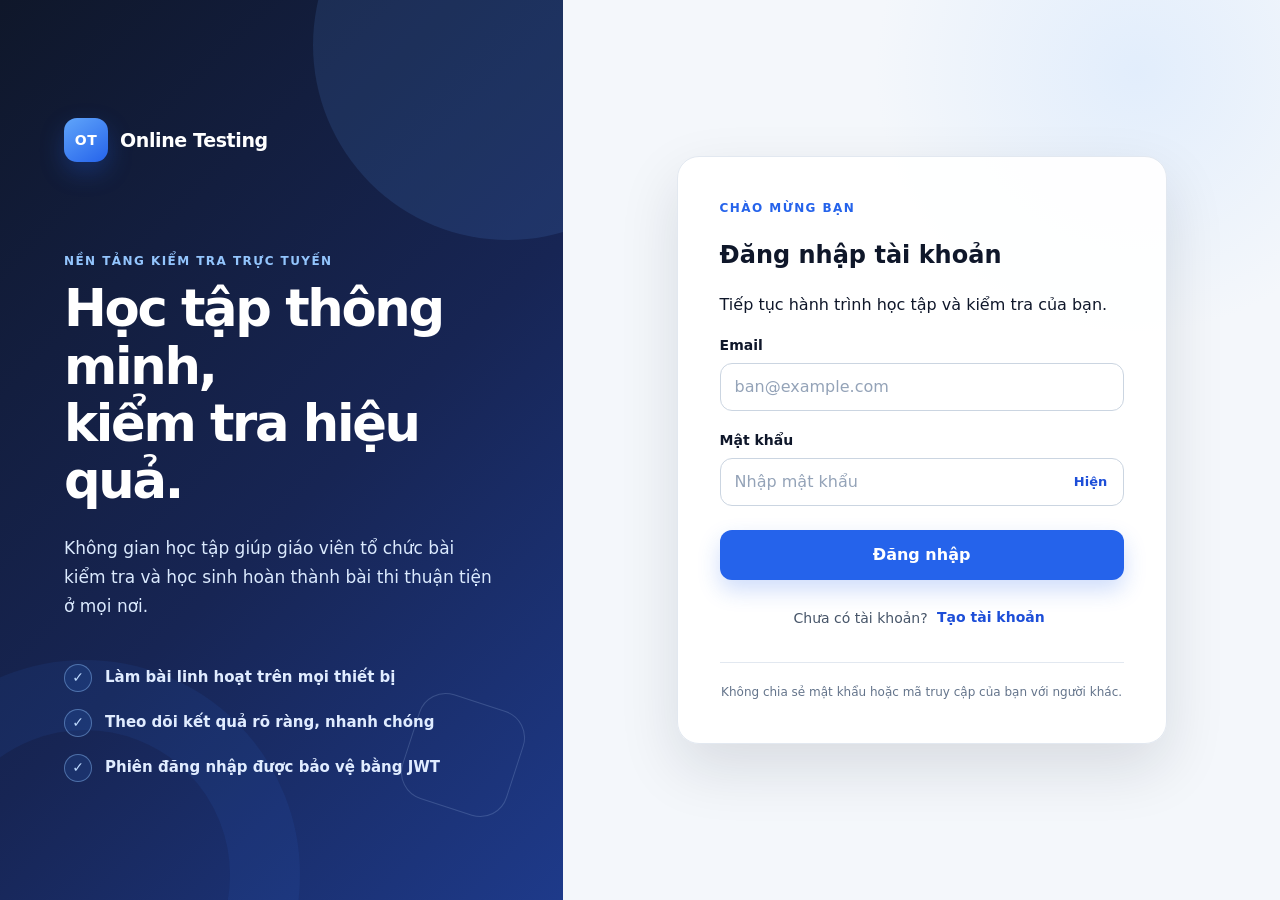
==== server/src/main/resources/static/auth/Auth.html @ bca0989d "merge: integrate auth UI into main" ====
<!doctype html>
<html lang="vi">
<head>
    <meta charset="UTF-8">
    <meta name="viewport" content="width=device-width, initial-scale=1.0">
    <meta name="discription" content="Đăng nhập hoặc tạo tài khoản để sử dụng hệ thống kiểm tra trực tuyến.">
    <title>Đăng nhập | Online Testing</title>
    <link rel="stylesheet" href="./AuthStyleDemo.css">
</head>
<body>
<div class="auth-page">
    <aside 
        class="brand-panel"
        arial-lable="Giới thiệu Online Testing">
        <div class="brand-orb brand-orb--top" aria-hidden="true"></div>
        <div class="brand-orb brand-orb--bottom" aria-hidden="true"></div>
        <div class="brand-content">
            <a class="brand"
                href="./Auth.html"
                aria-label="Online Testing - Trang xác thực">

                <span class="brand-mark" aria-hidden="true">OT</span>
                <span>Online Testing</span>
            </a>
            <div class="brand-message">
                <p class="brand-eyebrow">Nền tảng kiểm tra trực tuyến</p>

                <h1>Học tập thông minh,<br>
                    kiểm tra hiệu quả.
                </h1>

                <p class="brand-description">
                    Không gian học tập giúp giáo viên tổ chức bài kiểm tra và
                    học sinh hoàn thành bài thi thuận tiện ở mọi nơi.
                </p>
            </div>
            <ul class="benefit-list" aria-label="Lợi ích nổi bật">
                <li>
                    <span class="benefit-icon" aria-hidden="true">✓</span>
                    <span>Làm bài linh hoạt trên mọi thiết bị</span>
                </li>

                <li>
                    <span class="benefit-icon" aria-hidden="true">✓</span>
                    <span>Theo dõi kết quả rõ ràng, nhanh chóng</span>
                </li>

                <li>
                    <span class="benefit-icon" aria-hidden="true">✓</span>
                    <span>Phiên đăng nhập được bảo vệ bằng JWT</span>
                </li>
            </ul>
        </div>
    </aside>
    <main class="auth-main">
        <a
            class="mobile-brand"
            href="./Auth.html"
            aria-label="Online Testing - Trang xác thực"
        >
            <span class="brand-mark" aria-hidden="true">OT</span>
            <span>Online Testing</span>
        </a>

        <section class="auth-card" aria-labelledby="auth-title">
            <div id="auth-content">
                <header>
                    <p class="auth-eyebrow">Chào mừng bạn</p>
                    <h2 id="auth-title" tabindex="-1">Đăng nhập tài khoản</h2>
                    <p id="auth-description">Tiếp tục hành trình học tập và kiểm tra của bạn.</p>
                </header>

                <div
                        id="form-status"
                        class="status-message"
                        role="status"
                        aria-live="polite"
                        tabindex="-1"
                        hidden    
                ></div>
                <form
                        id="login-form"
                        class="auth-form"
                        data-mode="login"
                        novalidate    
                >
                    <div class="field">
                        <label for="login-email">Email</label>
                        <input
                                id="login-email"
                                name="email"
                                type="email"
                                inputmode="email"
                                autocomplete="username"
                                placeholder="ban@example.com"
                                aria-describedby="login-email-error"
                                required
                        >

                        <p class="field-error" id="login-email-error" aria-live="polite"></p>
                    </div>
                    <div class="field">
                        <label for="login-password">Mật khẩu</label>
                        
                        <div class="password-control">
                            <input
                                    id="login-password"
                                    name="password"
                                    type="password"
                                    autocomplete="current-password"
                                    placeholder="Nhập mật khẩu"
                                    aria-describedby="login-password-error"
                                    required
                            >
                            
                            <button
                                    class="password-toggle"
                                    type="button"
                                    aria-controls="login-password"
                                    aria-pressed="false"
                                    aria-label="Hiện mật khẩu"
                                    data-password-toggle="login-password"
                            >
                                Hiện
                            </button>
                        </div>
                        
                        <p
                                id="login-password-error"
                                class="field-error"
                                aria-live="polite"
                        ></p>
                    </div>
                    <button class="submit-button" type="submit">
                        <span class="button-spinner" aria-hidden="true"></span>
                        <span class="button-label">Đăng nhập</span>
                    </button>

                    <p class="switch-prompt">
                        Chưa có tài khoản?

                        <button
                                type="button"
                                data-switch-mode="register"
                        >
                            Tạo tài khoản
                        </button>
                    </p>
                </form>

                <form
                        id="register-form"
                        class="auth-form"
                        data-mode="register"  
                        novalidate
                        hidden
                >
                    <div class="field">
                        <label for="register-full-name">Họ và tên</label>

                        <input
                                id="register-full-name"
                                name="fullName"
                                type="text"
                                autocomplete="name"
                                placeholder="Nguyễn Văn An"
                                maxlength="100"
                                aria-describedby="register-full-name-error"
                                required
                        >

                        <p
                                id="register-full-name-error"
                                class="field-error"
                                aria-live="polite"
                        ></p>
                    </div>

                    <div class="field">
                        <label for="register-email">Email</label>

                        <input
                                id="register-email"
                                name="email"
                                type="email"
                                inputmode="email"
                                autocomplete="email"
                                placeholder="ban@example.com"
                                aria-describedby="register-email-error"
                                required
                        >

                        <p
                                id="register-email-error"
                                class="field-error"
                                aria-live="polite"
                        ></p>
                    </div>

                    <div class="field">
                        <label for="register-password">Mật khẩu</label>

                        <div class="password-control">
                            <input
                                    id="register-password"
                                    name="password"
                                    type="password"
                                    autocomplete="new-password"
                                    placeholder="Tối thiểu 8 ký tự"
                                    minlength="8"
                                    maxlength="72"
                                    aria-describedby="register-password-hint register-password-error"
                                    required
                            >

                            <button
                                    class="password-toggle"
                                    type="button"
                                    aria-controls="register-password"
                                    aria-pressed="false"
                                    aria-label="Hiện mật khẩu"
                                    data-password-toggle="register-password"
                            >
                                Hiện
                            </button>
                        </div>
                        <p
                                id="register-password-hint"
                                class="field-hint"
                        >
                            Sử dụng từ 8 đến 72 ký tự.
                        </p>

                        <p
                                id="register-password-error"
                                class="field-error"
                                aria-live="polite"
                        ></p>
                    </div>
                    <div class="field">
                        <label for="register-confirm-password">
                            Xác nhận mật khẩu
                        </label>

                        <div class="password-control">
                            <input
                                    id="register-confirm-password"
                                    name="confirmPassword"
                                    type="password"
                                    autocomplete="new-password"
                                    placeholder="Nhập lại mật khẩu"
                                    aria-describedby="register-confirm-password-error"
                                    required
                            >
                            <button
                                    class="password-toggle"
                                    type="button"
                                    aria-controls="register-confirm-password"
                                    aria-pressed="false"
                                    aria-label="Hiện mật khẩu"
                                    data-password-toggle="register-confirm-password"
                            >Hiện</button>
                        </div>
                        <p class="field-error" id="register-confirm-password-error" aria-live="polite"></p>
                    </div>
                    <div class="field">
                        <label for="register-role">Vai trò</label>       
                        <select
                                id="register-role"
                                name="role"
                                aria-describedby="register-role-hint register-role-error"
                                required
                        >
                            <option value="" selected disabled>Chọn vai trò của bạn</option>
                            <option value="STUDENT">Học sinh</option>
                            <option value="TEACHER">Giáo viên</option>
                        </select>
                        <p class="field-hint" id="register-role-hint">
                            Vai trò sẽ xác định loại tài khoản được tạo.
                        </p>
                        <p class="field-error" id="register-role-error" aria-live="polite"></p>
                    </div>

                    <button class="submit-button" type="submit">
                        <span class="button-spinner" aria-hidden="true"></span>
                        <span class="button-label">Tạo tài khoản</span>
                    </button>

                    <p class="switch-prompt">
                        Đã có tài khoản?
                        <button type="button" data-switch-mode="login">Đăng nhập</button>
                    </p>
                </form>
            </div>

            <section id="session-panel" class="session-panel" aria-labelledby="session-title" hidden>
                <span class="session-check" aria-hidden="true">✓</span>
                <p class="auth-eyebrow">Xác thực thành công</p>
                <h2 id="session-title" tabindex="-1">Xin chào, <span id="session-name"></span>!</h2>
                <p class="session-message" id="session-message"></p>

                <dl class="session-details">
                    <div>
                        <dt>Email</dt>
                        <dd id="session-email"></dd>
                    </div>
                    <div>
                        <dt>Vai trò</dt>
                        <dd id="session-role"></dd>
                    </div>
                </dl>

                <button id="logout-button" class="secondary-button" type="button">Đăng xuất phiên demo</button>
            </section>

            <p class="security-note">Không chia sẻ mật khẩu hoặc mã truy cập của bạn với người khác.</p>
        </section>
    </main>
</div>

<script src="./AuthScriptDemo.js" defer></script>
</body>
</html>
---- server/src/main/resources/static/auth/AuthStyleDemo.css ----
:root {
    color-scheme: light;
    --page-background: #f4f7fb;
    --surface: #ffffff;
    --surface-muted: #f8fafc;
    --text-primary: #0f172a;
    --text-secondary: #475569;
    --text-muted: #64748b;
    --border: #cbd5e1;
    --border-light: #e2e8f0;
    --primary: #2563eb;
    --primary-hover: #1d4ed8;
    --primary-active: #1e40af;
    --primary-soft: #eff6ff;
    --danger: #b91c1c;
    --danger-border: #dc2626;
    --danger-background: #fef2f2;
    --success: #15803d;
    --success-background: #f0fdf4;
    --focus-ring: 0 0 0 3px rgba(37, 99, 235, 0.22);
    --card-shadow: 0 24px 60px rgba(15, 23, 42, 0.12);
    --radius-card: 22px;
    --radius-control: 12px;
    --transition: 160ms ease;
    font-family: Inter, ui-sans-serif, system-ui, -apple-system, BlinkMacSystemFont, "Segoe UI", Roboto, Arial, sans-serif;
}

*,
*::before,
*::after {
    box-sizing: border-box;
}

html {
    min-width: 320px;
    min-height: 100%;
    background: var(--page-background);
}

body {
    min-width: 320px;
    min-height: 100vh;
    min-height: 100dvh;
    margin: 0;
    color: var(--text-primary);
    background: var(--page-background);
    font-size: 16px;
    line-height: 1.5;
    -webkit-font-smoothing: antialiased;
}

button,
input {
    font: inherit;
}

button,
a {
    -webkit-tap-highlight-color: transparent;
}

button {
    border: 0;
}

[hidden] {
    display: none !important;
}

.auth-page {
    display: grid;
    min-height: 100vh;
    min-height: 100dvh;
    grid-template-columns: minmax(390px, 44%) minmax(0, 56%);
}

.brand-panel {
    position: relative;
    display: flex;
    min-height: 100%;
    overflow: hidden;
    padding: clamp(40px, 5vw, 76px);
    color: #ffffff;
    background: linear-gradient(135deg, #0f172a 0%, #172554 55%, #1e3a8a 100%);
    isolation: isolate;
}

.brand-panel::after {
    position: absolute;
    right: 8%;
    bottom: 10%;
    width: 110px;
    height: 110px;
    border: 1px solid rgba(191, 219, 254, 0.18);
    border-radius: 28px;
    content: "";
    transform: rotate(18deg);
    z-index: -1;
}

.brand-orb {
    position: absolute;
    border-radius: 50%;
    pointer-events: none;
    z-index: -1;
}

.brand-orb--top {
    top: -150px;
    right: -140px;
    width: 390px;
    height: 390px;
    background: rgba(96, 165, 250, 0.13);
}

.brand-orb--bottom {
    bottom: -190px;
    left: -130px;
    width: 430px;
    height: 430px;
    border: 70px solid rgba(59, 130, 246, 0.08);
}

.brand-content {
    display: flex;
    width: 100%;
    max-width: 570px;
    margin: auto;
    flex-direction: column;
    justify-content: center;
}

.brand,
.mobile-brand {
    display: inline-flex;
    width: fit-content;
    align-items: center;
    gap: 12px;
    color: inherit;
    font-weight: 760;
    letter-spacing: -0.02em;
    text-decoration: none;
}

.brand {
    margin-bottom: clamp(64px, 10vh, 110px);
    font-size: 19px;
}

.brand-mark {
    display: inline-grid;
    width: 44px;
    height: 44px;
    flex: 0 0 44px;
    place-items: center;
    border-radius: 13px;
    color: #ffffff;
    background: linear-gradient(145deg, #60a5fa, #2563eb);
    box-shadow: 0 10px 24px rgba(37, 99, 235, 0.28);
    font-size: 14px;
    font-weight: 800;
    letter-spacing: 0.03em;
}

.brand-eyebrow,
.auth-eyebrow {
    margin: 0 0 10px;
    font-size: 12px;
    font-weight: 800;
    letter-spacing: 0.12em;
    text-transform: uppercase;
}

.brand-eyebrow {
    color: #93c5fd;
}

.brand-message h1 {
    max-width: 540px;
    margin: 0;
    font-size: clamp(36px, 4vw, 52px);
    font-weight: 780;
    letter-spacing: -0.045em;
    line-height: 1.12;
}

.brand-description {
    max-width: 520px;
    margin: 24px 0 0;
    color: #dbeafe;
    font-size: 17px;
    line-height: 1.72;
}

.benefit-list {
    display: grid;
    margin: 42px 0 0;
    padding: 0;
    gap: 17px;
    list-style: none;
}

.benefit-list li {
    display: flex;
    align-items: center;
    gap: 13px;
    color: #e0ecff;
    font-size: 15px;
    font-weight: 560;
}

.benefit-icon {
    display: inline-grid;
    width: 28px;
    height: 28px;
    flex: 0 0 28px;
    place-items: center;
    border: 1px solid rgba(147, 197, 253, 0.42);
    border-radius: 50%;
    color: #bfdbfe;
    background: rgba(59, 130, 246, 0.13);
    font-size: 14px;
    font-weight: 800;
}

.auth-main {
    display: flex;
    min-height: 100%;
    padding: 40px;
    align-items: center;
    justify-content: center;
    background:
            radial-gradient(circle at 80% 8%, rgba(191, 219, 254, 0.34), transparent 26%),
            var(--page-background);
}

.mobile-brand {
    display: none;
}

.auth-card {
    width: min(100%, 490px);
    padding: clamp(30px, 4vw, 42px);
    border: 1px solid var(--border-light);
    border-radius: var(--radius-card);
    background: rgba(255, 255, 255, 0.96);
    box-shadow: var(--card-shadow);
}

.auth-header {
    margin-bottom: 25px;
}

.auth-eyebrow {
    color: var(--primary);
}

.auth-header h2,
.session-panel h2 {
    margin: 0;
    font-size: clamp(27px, 3.3vw, 34px);
    font-weight: 780;
    letter-spacing: -0.035em;
    line-height: 1.2;
}

.auth-header h2:focus,
.session-panel h2:focus,
.status-message:focus {
    outline: none;
}

.auth-header p:last-child {
    margin: 10px 0 0;
    color: var(--text-secondary);
}

.auth-tabs {
    display: grid;
    margin-bottom: 24px;
    padding: 4px;
    grid-template-columns: 1fr 1fr;
    gap: 4px;
    border-radius: 14px;
    background: #f1f5f9;
}

.auth-tab {
    min-height: 44px;
    padding: 9px 14px;
    border-radius: 10px;
    color: var(--text-secondary);
    background: transparent;
    cursor: pointer;
    font-weight: 700;
    transition: color var(--transition), background var(--transition), box-shadow var(--transition);
}

.auth-tab:hover {
    color: var(--text-primary);
}

.auth-tab.is-active {
    color: var(--primary-hover);
    background: var(--surface);
    box-shadow: 0 3px 10px rgba(15, 23, 42, 0.08);
}

.auth-tab:focus-visible,
.switch-prompt button:focus-visible,
.brand:focus-visible,
.mobile-brand:focus-visible {
    outline: 2px solid var(--primary);
    outline-offset: 3px;
}

.auth-form {
    animation: form-enter 180ms ease both;
}

.field {
    margin-bottom: 17px;
}

.field label {
    display: inline-block;
    margin-bottom: 7px;
    color: var(--text-primary);
    font-size: 14px;
    font-weight: 700;
}

.field input,
.field select {
    width: 100%;
    min-height: 48px;
    padding: 11px 14px;
    border: 1px solid var(--border);
    border-radius: var(--radius-control);
    outline: none;
    color: var(--text-primary);
    background: var(--surface);
    font-size: 16px;
    transition: border-color var(--transition), box-shadow var(--transition), background var(--transition);
}

.field select {
    cursor: pointer;
}

.field input::placeholder {
    color: #94a3b8;
}

.field input:hover:not(:disabled),
.field select:hover:not(:disabled) {
    border-color: #94a3b8;
}

.field input:focus,
.field select:focus {
    border-color: var(--primary);
    box-shadow: var(--focus-ring);
}

.field input[aria-invalid="true"],
.field select[aria-invalid="true"] {
    border-color: var(--danger-border);
    background: #fffafa;
    box-shadow: 0 0 0 3px rgba(220, 38, 38, 0.12);
}

.field input:disabled,
.field select:disabled {
    color: #94a3b8;
    background: #f1f5f9;
    cursor: not-allowed;
}

.password-control {
    position: relative;
}

.password-control input {
    padding-right: 72px;
}

.password-toggle {
    position: absolute;
    top: 2px;
    right: 4px;
    min-width: 58px;
    min-height: 44px;
    padding: 0 10px;
    border-radius: 9px;
    color: var(--primary-hover);
    background: transparent;
    cursor: pointer;
    font-size: 13px;
    font-weight: 750;
}

.password-toggle:hover {
    background: var(--primary-soft);
}

.password-toggle:focus-visible {
    outline: 2px solid var(--primary);
    outline-offset: 1px;
}

.field-hint,
.field-error {
    margin: 6px 2px 0;
    font-size: 13px;
    line-height: 1.4;
}

.field-hint {
    color: var(--text-muted);
}

.field-error {
    min-height: 0;
    color: var(--danger);
    font-weight: 580;
}

.field-error:empty {
    display: none;
}

.status-message {
    margin: 0 0 18px;
    padding: 12px 14px;
    border: 1px solid transparent;
    border-radius: 11px;
    font-size: 14px;
    font-weight: 620;
    line-height: 1.45;
}

.status-message.is-error {
    border-color: #fecaca;
    color: var(--danger);
    background: var(--danger-background);
}

.status-message.is-success {
    border-color: #bbf7d0;
    color: var(--success);
    background: var(--success-background);
}

.submit-button,
.secondary-button {
    width: 100%;
    min-height: 50px;
    border-radius: var(--radius-control);
    cursor: pointer;
    font-size: 16px;
    font-weight: 750;
    transition: background var(--transition), box-shadow var(--transition), transform var(--transition), opacity var(--transition);
}

.submit-button {
    display: inline-flex;
    margin-top: 7px;
    padding: 12px 20px;
    align-items: center;
    justify-content: center;
    gap: 10px;
    color: #ffffff;
    background: var(--primary);
    box-shadow: 0 10px 22px rgba(37, 99, 235, 0.22);
}

.submit-button:hover:not(:disabled) {
    background: var(--primary-hover);
    box-shadow: 0 12px 26px rgba(37, 99, 235, 0.28);
    transform: translateY(-1px);
}

.submit-button:active:not(:disabled) {
    background: var(--primary-active);
    transform: translateY(0);
}

.submit-button:focus-visible,
.secondary-button:focus-visible {
    outline: 3px solid rgba(37, 99, 235, 0.28);
    outline-offset: 3px;
}

.submit-button:disabled {
    opacity: 0.65;
    cursor: wait;
}

.button-spinner {
    display: none;
    width: 17px;
    height: 17px;
    border: 2px solid rgba(255, 255, 255, 0.42);
    border-top-color: #ffffff;
    border-radius: 50%;
    animation: spin 720ms linear infinite;
}

.submit-button.is-loading .button-spinner {
    display: inline-block;
}

.switch-prompt {
    margin: 20px 0 0;
    color: var(--text-secondary);
    text-align: center;
    font-size: 14px;
}

.switch-prompt button {
    min-height: 36px;
    padding: 4px 5px;
    color: var(--primary-hover);
    background: transparent;
    cursor: pointer;
    font-weight: 750;
}

.switch-prompt button:hover {
    text-decoration: underline;
    text-underline-offset: 3px;
}

.security-note {
    margin: 26px 0 0;
    padding-top: 20px;
    border-top: 1px solid var(--border-light);
    color: var(--text-muted);
    text-align: center;
    font-size: 12px;
}

.session-panel {
    text-align: center;
    animation: form-enter 220ms ease both;
}

.session-check {
    display: inline-grid;
    width: 64px;
    height: 64px;
    margin-bottom: 20px;
    place-items: center;
    border-radius: 50%;
    color: var(--success);
    background: var(--success-background);
    box-shadow: inset 0 0 0 1px #bbf7d0;
    font-size: 29px;
    font-weight: 800;
}

.session-message {
    margin: 12px auto 25px;
    color: var(--text-secondary);
}

.session-details {
    display: grid;
    margin: 0 0 24px;
    padding: 0;
    gap: 10px;
    text-align: left;
}

.session-details div {
    display: grid;
    padding: 13px 15px;
    grid-template-columns: 76px minmax(0, 1fr);
    gap: 12px;
    border: 1px solid var(--border-light);
    border-radius: 11px;
    background: var(--surface-muted);
}

.session-details dt {
    color: var(--text-muted);
    font-size: 13px;
    font-weight: 700;
}

.session-details dd {
    min-width: 0;
    margin: 0;
    overflow-wrap: anywhere;
    color: var(--text-primary);
    font-size: 14px;
    font-weight: 680;
}

.secondary-button {
    padding: 12px 18px;
    border: 1px solid #bfdbfe;
    color: var(--primary-hover);
    background: var(--primary-soft);
}

.secondary-button:hover {
    border-color: #93c5fd;
    background: #dbeafe;
}

@keyframes form-enter {
    from {
        opacity: 0;
        transform: translateY(7px);
    }
    to {
        opacity: 1;
        transform: translateY(0);
    }
}

@keyframes spin {
    to {
        transform: rotate(360deg);
    }
}

@media (max-width: 899px) {
    .auth-page {
        display: block;
        background: linear-gradient(180deg, #eaf2ff 0%, #f8fafc 48%, #f4f7fb 100%);
    }

    .brand-panel {
        display: none;
    }

    .auth-main {
        min-height: 100vh;
        min-height: 100dvh;
        padding: 28px 16px 40px;
        flex-direction: column;
        justify-content: flex-start;
        background: transparent;
    }

    .mobile-brand {
        display: inline-flex;
        margin: 0 auto 24px;
        color: var(--text-primary);
        font-size: 18px;
    }

    .auth-card {
        padding: 30px 22px;
        border-radius: 19px;
        box-shadow: 0 18px 45px rgba(15, 23, 42, 0.1);
    }
}

@media (max-width: 379px) {
    .auth-main {
        padding-right: 12px;
        padding-left: 12px;
    }

    .auth-card {
        padding: 26px 16px;
    }

    .auth-tab {
        padding-right: 9px;
        padding-left: 9px;
        font-size: 14px;
    }

    .session-details div {
        grid-template-columns: 1fr;
        gap: 3px;
    }
}

@media (prefers-reduced-motion: reduce) {
    *,
    *::before,
    *::after {
        scroll-behavior: auto !important;
        animation-duration: 0.01ms !important;
        animation-iteration-count: 1 !important;
        transition-duration: 0.01ms !important;
    }
}
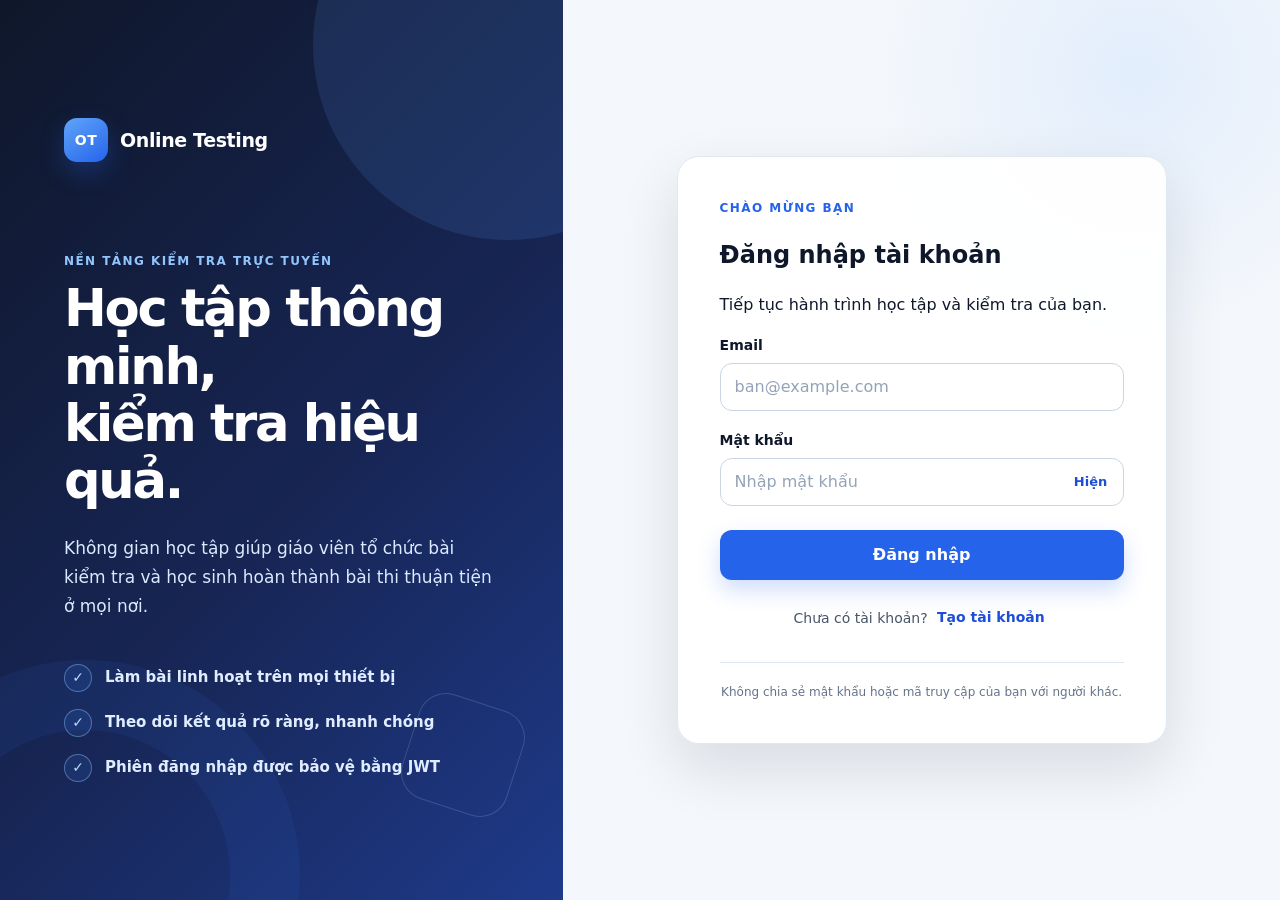
==== commit 577dfb85: "feat(auth): redirect students to home after authentication" ====
--- a/server/src/main/resources/static/auth/Auth.html
+++ b/server/src/main/resources/static/auth/Auth.html
@@ -9,7 +9,7 @@
 </head>
 <body>
 <div class="auth-page">
-    <aside 
+    <aside
         class="brand-panel"
         arial-lable="Giới thiệu Online Testing">
         <div class="brand-orb brand-orb--top" aria-hidden="true"></div>
@@ -76,13 +76,13 @@
                         role="status"
                         aria-live="polite"
                         tabindex="-1"
-                        hidden    
+                        hidden
                 ></div>
                 <form
                         id="login-form"
                         class="auth-form"
                         data-mode="login"
-                        novalidate    
+                        novalidate
                 >
                     <div class="field">
                         <label for="login-email">Email</label>
@@ -101,7 +101,7 @@
                     </div>
                     <div class="field">
                         <label for="login-password">Mật khẩu</label>
-                        
+
                         <div class="password-control">
                             <input
                                     id="login-password"
@@ -112,7 +112,7 @@
                                     aria-describedby="login-password-error"
                                     required
                             >
-                            
+
                             <button
                                     class="password-toggle"
                                     type="button"
@@ -124,7 +124,7 @@
                                 Hiện
                             </button>
                         </div>
-                        
+
                         <p
                                 id="login-password-error"
                                 class="field-error"
@@ -151,7 +151,7 @@
                 <form
                         id="register-form"
                         class="auth-form"
-                        data-mode="register"  
+                        data-mode="register"
                         novalidate
                         hidden
                 >
@@ -264,7 +264,7 @@
                         <p class="field-error" id="register-confirm-password-error" aria-live="polite"></p>
                     </div>
                     <div class="field">
-                        <label for="register-role">Vai trò</label>       
+                        <label for="register-role">Vai trò</label>
                         <select
                                 id="register-role"
                                 name="role"
